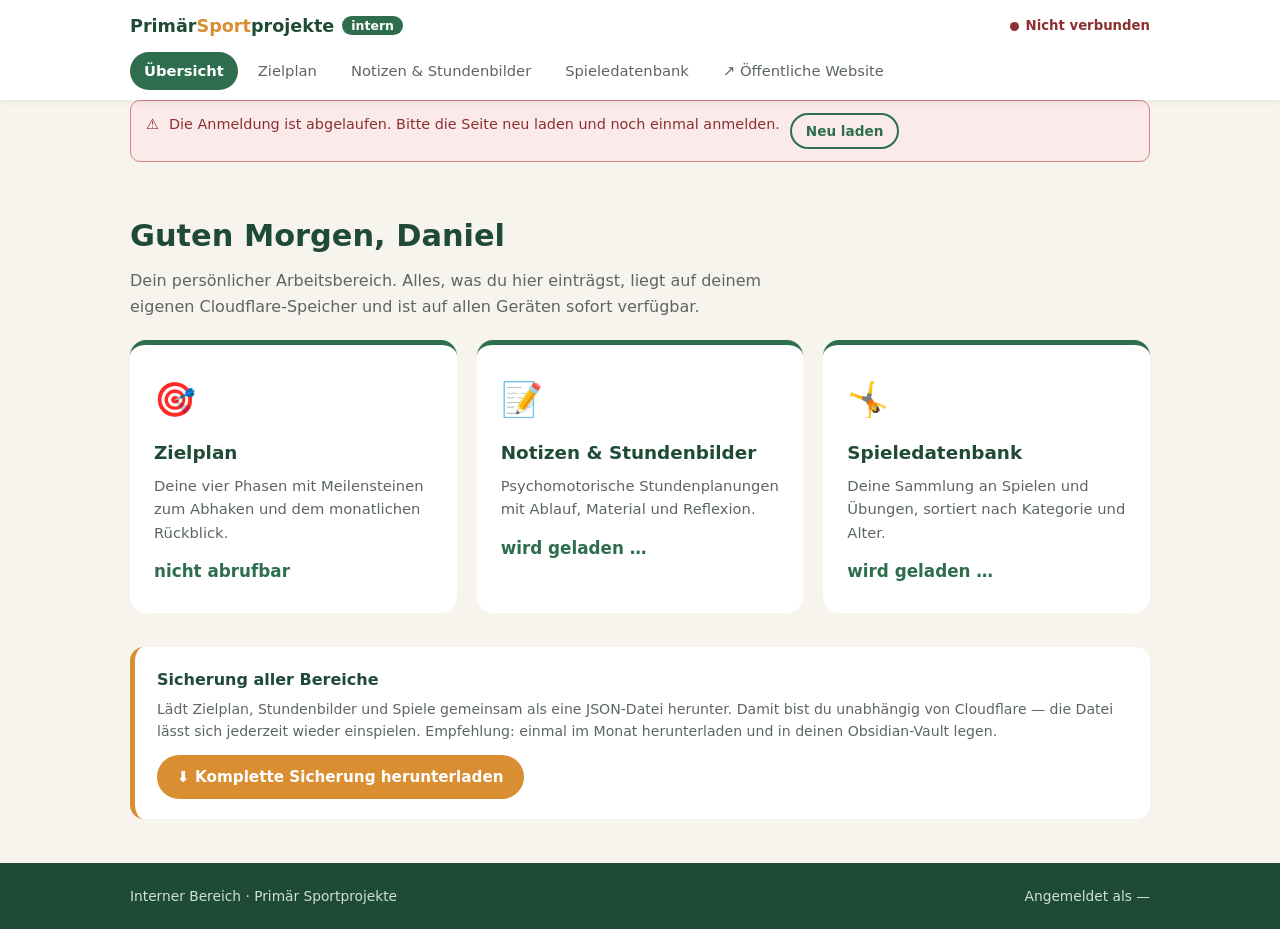
==== intern/index.html @ ea226ab9 "Interner Bereich: Zielplan, Stundenbilder, Spieledatenbank Neuer passwortgeschuetzter Bereich unter " ====
<!DOCTYPE html>
<html lang="de">
<head>
<meta charset="UTF-8">
<meta name="viewport" content="width=device-width, initial-scale=1.0">
<meta name="robots" content="noindex, nofollow">
<title>Interner Bereich – Primär Sportprojekte</title>
<link rel="stylesheet" href="gemeinsam.css">
</head>
<body>

<header>
  <div class="wrap">
    <div class="kopfzeile">
      <a class="logo" href="index.html">Primär<span>Sport</span>projekte<em>intern</em></a>
      <div id="status" class="status">Lädt …</div>
    </div>
    <nav class="bereiche">
      <a href="index.html">Übersicht</a>
      <a href="zielplan.html">Zielplan</a>
      <a href="stundenbilder.html">Notizen &amp; Stundenbilder</a>
      <a href="spiele.html">Spieledatenbank</a>
      <a href="/">↗ Öffentliche Website</a>
    </nav>
  </div>
</header>

<main class="wrap">

  <div class="seitenkopf">
    <h1 id="gruss">Willkommen zurück</h1>
    <p>Dein persönlicher Arbeitsbereich. Alles, was du hier einträgst, liegt auf deinem
       eigenen Cloudflare-Speicher und ist auf allen Geräten sofort verfügbar.</p>
  </div>

  <div class="kacheln">
    <a class="kachel" href="zielplan.html">
      <span class="icon">🎯</span>
      <h2>Zielplan</h2>
      <p>Deine vier Phasen mit Meilensteinen zum Abhaken und dem monatlichen Rückblick.</p>
      <span class="zahl" id="zahl-zielplan">wird geladen …</span>
    </a>
    <a class="kachel" href="stundenbilder.html">
      <span class="icon">📝</span>
      <h2>Notizen &amp; Stundenbilder</h2>
      <p>Psychomotorische Stundenplanungen mit Ablauf, Material und Reflexion.</p>
      <span class="zahl" id="zahl-stundenbilder">wird geladen …</span>
    </a>
    <a class="kachel" href="spiele.html">
      <span class="icon">🤸</span>
      <h2>Spieledatenbank</h2>
      <p>Deine Sammlung an Spielen und Übungen, sortiert nach Kategorie und Alter.</p>
      <span class="zahl" id="zahl-spiele">wird geladen …</span>
    </a>
  </div>

  <div class="sicherung">
    <h3>Sicherung aller Bereiche</h3>
    <p>Lädt Zielplan, Stundenbilder und Spiele gemeinsam als eine JSON-Datei herunter.
       Damit bist du unabhängig von Cloudflare — die Datei lässt sich jederzeit wieder einspielen.
       Empfehlung: einmal im Monat herunterladen und in deinen Obsidian-Vault legen.</p>
    <div class="knoepfe">
      <button class="btn sand" onclick="Sicherung.alleHerunterladen()">⬇ Komplette Sicherung herunterladen</button>
    </div>
  </div>

</main>

<footer>
  <div class="wrap">
    <div>Interner Bereich · Primär Sportprojekte</div>
    <div>Angemeldet als <span id="angemeldet">—</span></div>
  </div>
</footer>

<script src="gemeinsam.js"></script>
<script>
/* Die Übersicht liest alle drei Bereiche, um die Anzahlen zu zeigen. */

const stunde = new Date().getHours();
document.getElementById('gruss').textContent =
  (stunde < 11 ? 'Guten Morgen' : stunde < 18 ? 'Schönen Tag' : 'Guten Abend') + ', Daniel';

function setze(id, text) { document.getElementById(id).textContent = text; }

function zahlwort(n, einzahl, mehrzahl) {
  return n + ' ' + (n === 1 ? einzahl : mehrzahl);
}

(async function laden() {
  Status.setze('Lädt …', 'laeuft');
  let fehlerText = null;

  const bereiche = [
    ['zielplan', d => {
      const alle = (d.phasen || []).flatMap(p => p.meilensteine || []);
      if (!alle.length) return 'Noch keine Meilensteine eingetragen';
      const fertig = alle.filter(m => m.erledigt).length;
      return fertig + ' von ' + zahlwort(alle.length, 'Meilenstein', 'Meilensteinen') + ' erledigt';
    }],
    ['stundenbilder', d => {
      const n = (d.eintraege || []).length;
      return n ? zahlwort(n, 'Stundenbild', 'Stundenbilder') : 'Noch keine Einträge';
    }],
    ['spiele', d => {
      const n = (d.eintraege || []).length;
      return n ? zahlwort(n, 'Spiel', 'Spiele') : 'Noch keine Einträge';
    }]
  ];

  for (const [name, beschriften] of bereiche) {
    try {
      const antwort = await apiRufen('GET', name);
      setze('zahl-' + name, beschriften(antwort.daten || {}));
    } catch (e) {
      setze('zahl-' + name, 'nicht abrufbar');
      fehlerText = e.klartext || 'Der Server ist gerade nicht erreichbar.';
      if (e.art === 'anmeldung') { warnungZeigen(fehlerText, true); break; }
    }
  }

  if (fehlerText) {
    Status.setze('Nicht verbunden', 'fehler');
    if (!document.getElementById('warnband')) warnungZeigen(fehlerText, false);
  } else {
    Status.setze('Alles geladen', 'ok');
  }
})();
</script>

</body>
</html>
---- intern/gemeinsam.css ----
/* Interner Bereich — gemeinsames Aussehen
   Farben und Schrift wie auf der oeffentlichen Website. */

:root{
  --green:#2E6E4E; --green-dark:#1F4A35; --green-light:#E8F0EB;
  --sand:#F7F4EE; --text:#28322D; --grey:#5C6660; --accent:#D98E32;
  --linie:#DCE3DE; --rot:#8C2F2F; --rot-hell:#FBEAEA;
}
*{margin:0;padding:0;box-sizing:border-box}
body{font-family:'Segoe UI',system-ui,-apple-system,sans-serif;color:var(--text);
     line-height:1.6;background:var(--sand);-webkit-text-size-adjust:100%}
.wrap{max-width:1060px;margin:0 auto;padding:0 20px}

/* ── Kopf ───────────────────────────────────────────────────────── */
header{background:#fff;box-shadow:0 1px 8px rgba(0,0,0,.08);position:sticky;top:0;z-index:20}
.kopfzeile{display:flex;align-items:center;justify-content:space-between;gap:12px;padding:12px 0;flex-wrap:wrap}
.logo{font-weight:800;font-size:1.1rem;color:var(--green-dark);text-decoration:none;white-space:nowrap}
.logo span{color:var(--accent)}
.logo em{font-style:normal;font-weight:600;font-size:.78rem;color:#fff;background:var(--green);
         border-radius:12px;padding:2px 9px;margin-left:8px;vertical-align:2px}
.status{font-size:.83rem;color:var(--grey);display:flex;align-items:center;gap:7px;min-height:24px}
.status::before{content:"";width:9px;height:9px;border-radius:50%;background:#C9D2CC;flex:none}
.status.ok::before{background:var(--green)}
.status.laeuft::before{background:var(--accent)}
.status.fehler::before{background:var(--rot)}
.status.fehler{color:var(--rot);font-weight:600}

nav.bereiche{display:flex;gap:6px;overflow-x:auto;padding:0 0 10px;scrollbar-width:none}
nav.bereiche::-webkit-scrollbar{display:none}
nav.bereiche a{color:var(--grey);text-decoration:none;font-size:.92rem;padding:7px 14px;
               border-radius:20px;white-space:nowrap}
nav.bereiche a:hover{background:var(--green-light);color:var(--green-dark)}
nav.bereiche a.aktiv{background:var(--green);color:#fff;font-weight:600}

/* ── Seitenkopf ─────────────────────────────────────────────────── */
.seitenkopf{padding:32px 0 20px}
.seitenkopf h1{color:var(--green-dark);font-size:clamp(1.45rem,4vw,1.9rem);margin-bottom:8px}
.seitenkopf p{color:var(--grey);max-width:680px}

/* ── Knoepfe ────────────────────────────────────────────────────── */
.btn{display:inline-flex;align-items:center;justify-content:center;gap:7px;background:var(--green);
     color:#fff;padding:11px 20px;border-radius:26px;text-decoration:none;font-weight:600;
     border:none;font-size:.95rem;cursor:pointer;font-family:inherit;min-height:44px}
.btn:hover{background:var(--green-dark)}
.btn:disabled{opacity:.55;cursor:not-allowed}
.btn.ghost{background:transparent;color:var(--green);border:2px solid var(--green)}
.btn.ghost:hover{background:var(--green-light)}
.btn.klein{padding:7px 14px;font-size:.85rem;min-height:36px;border-radius:20px}
.btn.gefahr{background:transparent;color:var(--rot);border:2px solid #D9A0A0}
.btn.gefahr:hover{background:var(--rot-hell)}
.btn.sand{background:var(--accent)}
.btn.sand:hover{background:#b87424}

/* ── Werkzeugleiste ─────────────────────────────────────────────── */
.toolbar{display:flex;gap:10px;flex-wrap:wrap;align-items:center;margin-bottom:18px}
.toolbar input[type=search],.toolbar select{padding:11px 13px;border:1px solid #C9D2CC;
     border-radius:10px;font-size:1rem;font-family:inherit;background:#fff;min-height:44px}
.toolbar input[type=search]{flex:1;min-width:200px}
.toolbar .spacer{flex:1}
.anzahl{color:var(--grey);font-size:.87rem;margin-bottom:14px}

/* ── Karten / Listen ────────────────────────────────────────────── */
.karten{display:grid;grid-template-columns:repeat(auto-fill,minmax(280px,1fr));gap:16px}
.karte{background:#fff;border-radius:14px;padding:20px;border-top:4px solid var(--green);
       display:flex;flex-direction:column;gap:10px}
.karte h3{color:var(--green-dark);font-size:1.05rem;line-height:1.35}
.karte .meta{font-size:.83rem;color:var(--grey)}
.karte .aktionen{display:flex;gap:8px;flex-wrap:wrap;margin-top:auto;padding-top:6px}
.chip{display:inline-block;background:var(--green-light);color:var(--green-dark);border-radius:14px;
      padding:2px 11px;font-size:.76rem;margin:0 5px 5px 0;white-space:nowrap}
.chip.sand{background:#FDF3E4;color:#8A5A18}
.abschnitt{margin-bottom:26px}
.abschnitt h4{font-size:.85rem;color:var(--green);text-transform:uppercase;letter-spacing:.04em;margin-bottom:3px}

/* ── Grosse Kacheln (Uebersicht) ────────────────────────────────── */
.kacheln{display:grid;grid-template-columns:repeat(auto-fit,minmax(260px,1fr));gap:20px}
.kachel{background:#fff;border-radius:16px;padding:28px 24px;text-decoration:none;color:inherit;
        border-top:5px solid var(--green);display:block;transition:transform .12s,box-shadow .12s}
.kachel:hover{transform:translateY(-3px);box-shadow:0 8px 22px rgba(31,74,53,.13)}
.kachel .icon{font-size:2.1rem;display:block;margin-bottom:12px}
.kachel h2{color:var(--green-dark);font-size:1.15rem;margin-bottom:6px}
.kachel p{font-size:.92rem;color:var(--grey);margin-bottom:14px}
.kachel .zahl{font-weight:700;color:var(--green);font-size:1.05rem}

/* ── Fortschritt ────────────────────────────────────────────────── */
.balken{background:var(--green-light);border-radius:20px;height:11px;overflow:hidden;margin:8px 0 4px}
.balken > i{display:block;height:100%;background:var(--green);border-radius:20px;
            width:0;transition:width .3s}
.balken.voll > i{background:var(--accent)}

/* ── Phasen (Zielplan) ──────────────────────────────────────────── */
.phase{background:#fff;border-radius:14px;padding:22px;margin-bottom:18px;border-left:5px solid var(--green)}
.phase.fertig{border-left-color:var(--accent)}
.phase h2{color:var(--green-dark);font-size:1.12rem;margin-bottom:2px}
.phase .fortschritt-text{font-size:.83rem;color:var(--grey)}
.meilenstein{display:flex;gap:11px;align-items:flex-start;padding:10px 0;border-bottom:1px solid var(--linie)}
.meilenstein:last-child{border-bottom:none}
.meilenstein input[type=checkbox]{width:22px;height:22px;margin-top:2px;flex:none;accent-color:var(--green);cursor:pointer}
.meilenstein .text{flex:1;min-width:0;word-break:break-word}
.meilenstein.erledigt .text{text-decoration:line-through;color:var(--grey)}
.meilenstein .frist{font-size:.78rem;color:var(--accent);display:block}
.meilenstein .werkzeuge{display:flex;gap:4px;flex:none}
.ikon-btn{background:none;border:none;cursor:pointer;font-size:1rem;padding:6px 8px;border-radius:8px;
          color:var(--grey);line-height:1;min-height:36px;min-width:36px}
.ikon-btn:hover{background:var(--green-light);color:var(--green-dark)}

/* ── Formulare ──────────────────────────────────────────────────── */
label{display:block;font-weight:600;margin:14px 0 4px;font-size:.9rem}
input[type=text],input[type=date],input[type=number],textarea,select{
  width:100%;padding:11px 12px;border:1px solid #C9D2CC;border-radius:9px;
  font-size:1rem;font-family:inherit;background:#fff;color:inherit}
textarea{min-height:90px;resize:vertical;line-height:1.55}
.feldpaar{display:grid;grid-template-columns:1fr 1fr;gap:14px}
.hinweis{font-size:.8rem;color:var(--grey);margin-top:4px;font-weight:400}
.kaestchen{display:flex;gap:14px;flex-wrap:wrap;margin-top:6px}
.kaestchen label{display:flex;align-items:center;gap:7px;margin:0;font-weight:400;cursor:pointer}
.kaestchen input{width:20px;height:20px;accent-color:var(--green)}

/* ── Dialog ─────────────────────────────────────────────────────── */
dialog{border:none;border-radius:16px;padding:0;max-width:720px;width:calc(100% - 24px);
       background:#fff;color:inherit;box-shadow:0 18px 50px rgba(0,0,0,.28)}
dialog::backdrop{background:rgba(31,74,53,.45)}
.dialog-kopf{padding:20px 24px;border-bottom:1px solid var(--linie);display:flex;
             justify-content:space-between;align-items:center;gap:12px;position:sticky;top:0;background:#fff;border-radius:16px 16px 0 0}
.dialog-kopf h2{color:var(--green-dark);font-size:1.15rem}
.dialog-inhalt{padding:4px 24px 20px;max-height:min(70vh,640px);overflow-y:auto}
.dialog-fuss{padding:16px 24px;border-top:1px solid var(--linie);display:flex;gap:10px;
             justify-content:flex-end;flex-wrap:wrap;position:sticky;bottom:0;background:#fff;border-radius:0 0 16px 16px}
.dialog-fuss .links{margin-right:auto}

/* ── Meldungen ──────────────────────────────────────────────────── */
.leer{background:#fff;border:2px dashed var(--linie);border-radius:14px;padding:38px 24px;
      text-align:center;color:var(--grey)}
.leer strong{display:block;color:var(--green-dark);margin-bottom:6px;font-size:1.02rem}
.warnung{background:#FDF3E4;border:1px solid var(--accent);color:#8A5A18;border-radius:10px;
         padding:12px 15px;font-size:.9rem;margin-bottom:18px;display:flex;gap:10px;align-items:flex-start}
.warnung.schlimm{background:var(--rot-hell);border-color:#D98080;color:var(--rot)}
.warnung button{flex:none}
#toast{position:fixed;left:50%;bottom:22px;transform:translateX(-50%) translateY(120%);
       background:var(--green-dark);color:#fff;padding:12px 22px;border-radius:26px;font-size:.9rem;
       box-shadow:0 8px 26px rgba(0,0,0,.25);z-index:60;transition:transform .25s;max-width:calc(100% - 32px);text-align:center}
#toast.zeigen{transform:translateX(-50%) translateY(0)}
#toast.fehler{background:var(--rot)}

/* ── Sicherung ──────────────────────────────────────────────────── */
.sicherung{margin:34px 0 20px;background:#fff;border-radius:14px;padding:20px 22px;border-left:5px solid var(--accent)}
.sicherung h3{color:var(--green-dark);font-size:1rem;margin-bottom:5px}
.sicherung p{font-size:.88rem;color:var(--grey);margin-bottom:12px}
.sicherung .knoepfe{display:flex;gap:10px;flex-wrap:wrap}

footer{background:var(--green-dark);color:#CFE0D6;padding:22px 0;font-size:.86rem;margin-top:44px}
footer .wrap{display:flex;justify-content:space-between;gap:12px;flex-wrap:wrap}
footer a{color:#fff;text-decoration:none}

/* ── Mobil ──────────────────────────────────────────────────────── */
@media(max-width:640px){
  .feldpaar{grid-template-columns:1fr}
  .kopfzeile{padding:10px 0}
  .seitenkopf{padding:22px 0 16px}
  .dialog-inhalt{max-height:none}
  dialog{width:100%;max-width:none;height:100%;max-height:100%;border-radius:0;margin:0}
  .dialog-kopf,.dialog-fuss{border-radius:0}
  .dialog-inhalt{max-height:calc(100vh - 150px);overflow-y:auto}
}

/* ── Druck: nur der markierte Bereich kommt aufs Papier ─────────── */
#druckbereich{display:none}
@media print{
  body{background:#fff}
  header,nav,footer,.toolbar,.sicherung,.seitenkopf,.karten,.anzahl,#toast,.warnung,dialog{display:none !important}
  body.druckt #druckbereich{display:block;padding:0}
  #druckbereich h1{color:#1F4A35;font-size:1.5rem;margin-bottom:4px}
  #druckbereich .meta{color:#555;font-size:.85rem;margin-bottom:16px}
  #druckbereich h4{font-size:.8rem;text-transform:uppercase;letter-spacing:.04em;color:#2E6E4E;
                   margin:14px 0 2px;border-bottom:1px solid #ddd}
  #druckbereich p{white-space:pre-wrap;font-size:.95rem}
  #druckbereich .chip{border:1px solid #bbb;background:none;color:#333}
  @page{margin:16mm}
}
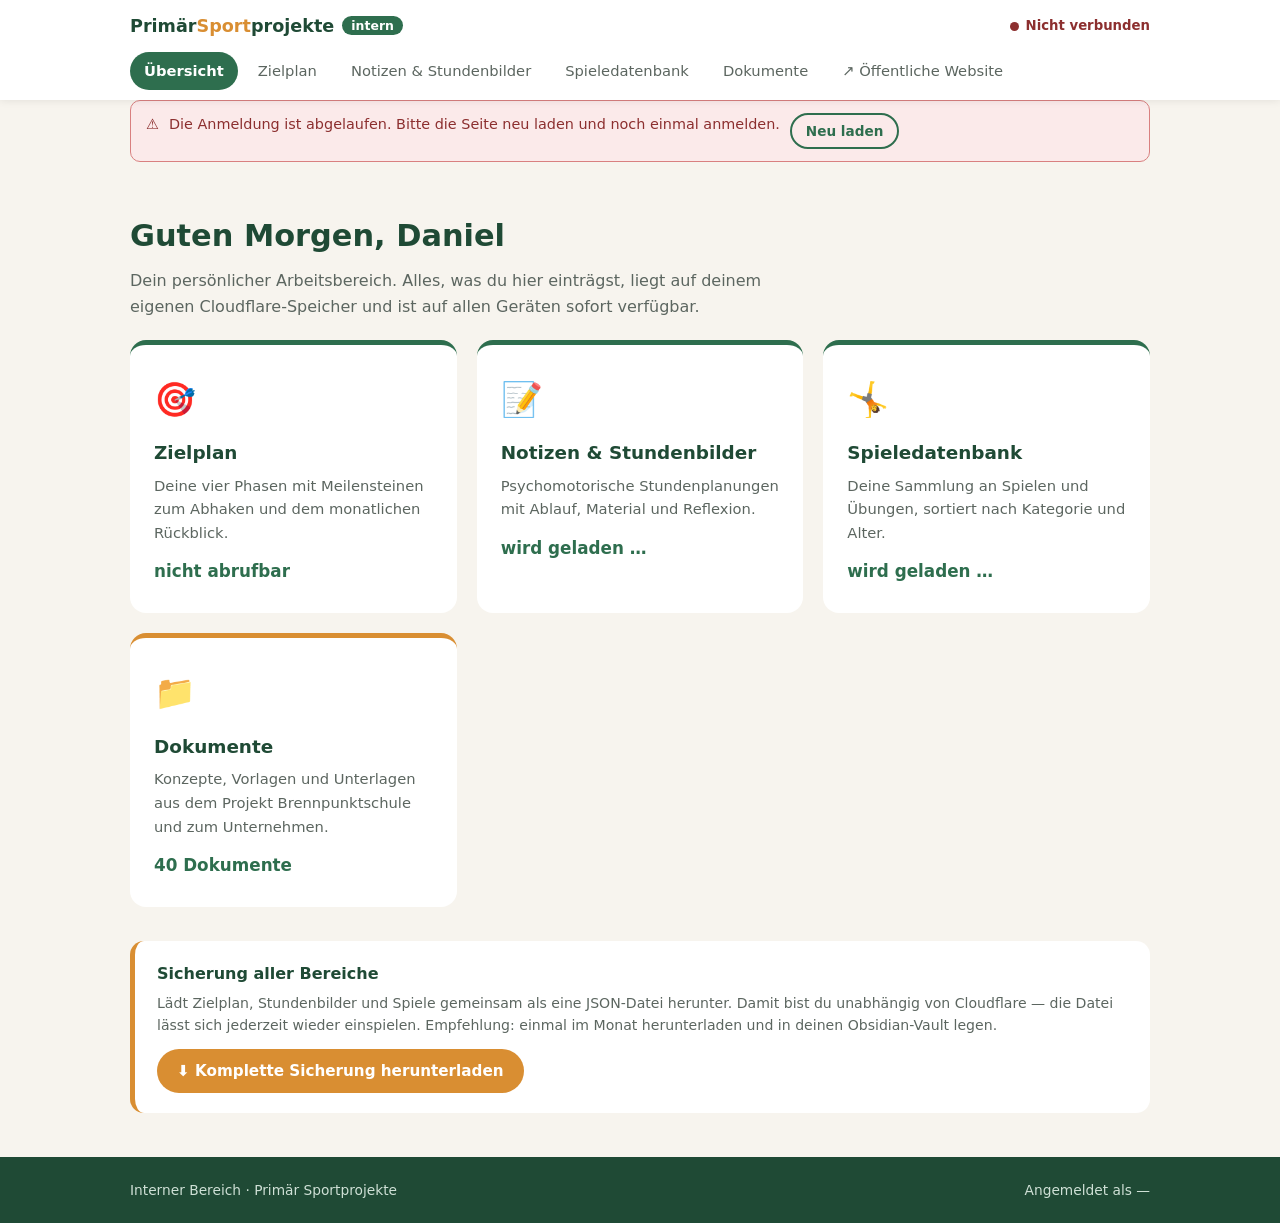
==== commit be3c3537: "Kurskatalog oeffentlich, Projektdokumente in den internen Bereich Aus dem NAS-Ordner Primaersport Pr" ====
--- a/intern/index.html
+++ b/intern/index.html
@@ -20,6 +20,7 @@
       <a href="zielplan.html">Zielplan</a>
       <a href="stundenbilder.html">Notizen &amp; Stundenbilder</a>
       <a href="spiele.html">Spieledatenbank</a>
+      <a href="dokumente.html">Dokumente</a>
       <a href="/">↗ Öffentliche Website</a>
     </nav>
   </div>
@@ -52,6 +53,12 @@
       <p>Deine Sammlung an Spielen und Übungen, sortiert nach Kategorie und Alter.</p>
       <span class="zahl" id="zahl-spiele">wird geladen …</span>
     </a>
+    <a class="kachel" href="dokumente.html" style="border-top-color:var(--accent)">
+      <span class="icon">📁</span>
+      <h2>Dokumente</h2>
+      <p>Konzepte, Vorlagen und Unterlagen aus dem Projekt Brennpunktschule und zum Unternehmen.</p>
+      <span class="zahl" id="zahl-dokumente">—</span>
+    </a>
   </div>
 
   <div class="sicherung">
@@ -74,8 +81,12 @@
 </footer>
 
 <script src="gemeinsam.js"></script>
+<script src="dokumente.js"></script>
 <script>
-/* Die Übersicht liest alle drei Bereiche, um die Anzahlen zu zeigen. */
+/* Die Übersicht liest alle drei Bereiche, um die Anzahlen zu zeigen.
+   Die Dokumente stehen als feste Liste in dokumente.js. */
+document.getElementById('zahl-dokumente').textContent =
+  dokumente.length + (dokumente.length === 1 ? ' Dokument' : ' Dokumente');
 
 const stunde = new Date().getHours();
 document.getElementById('gruss').textContent =
